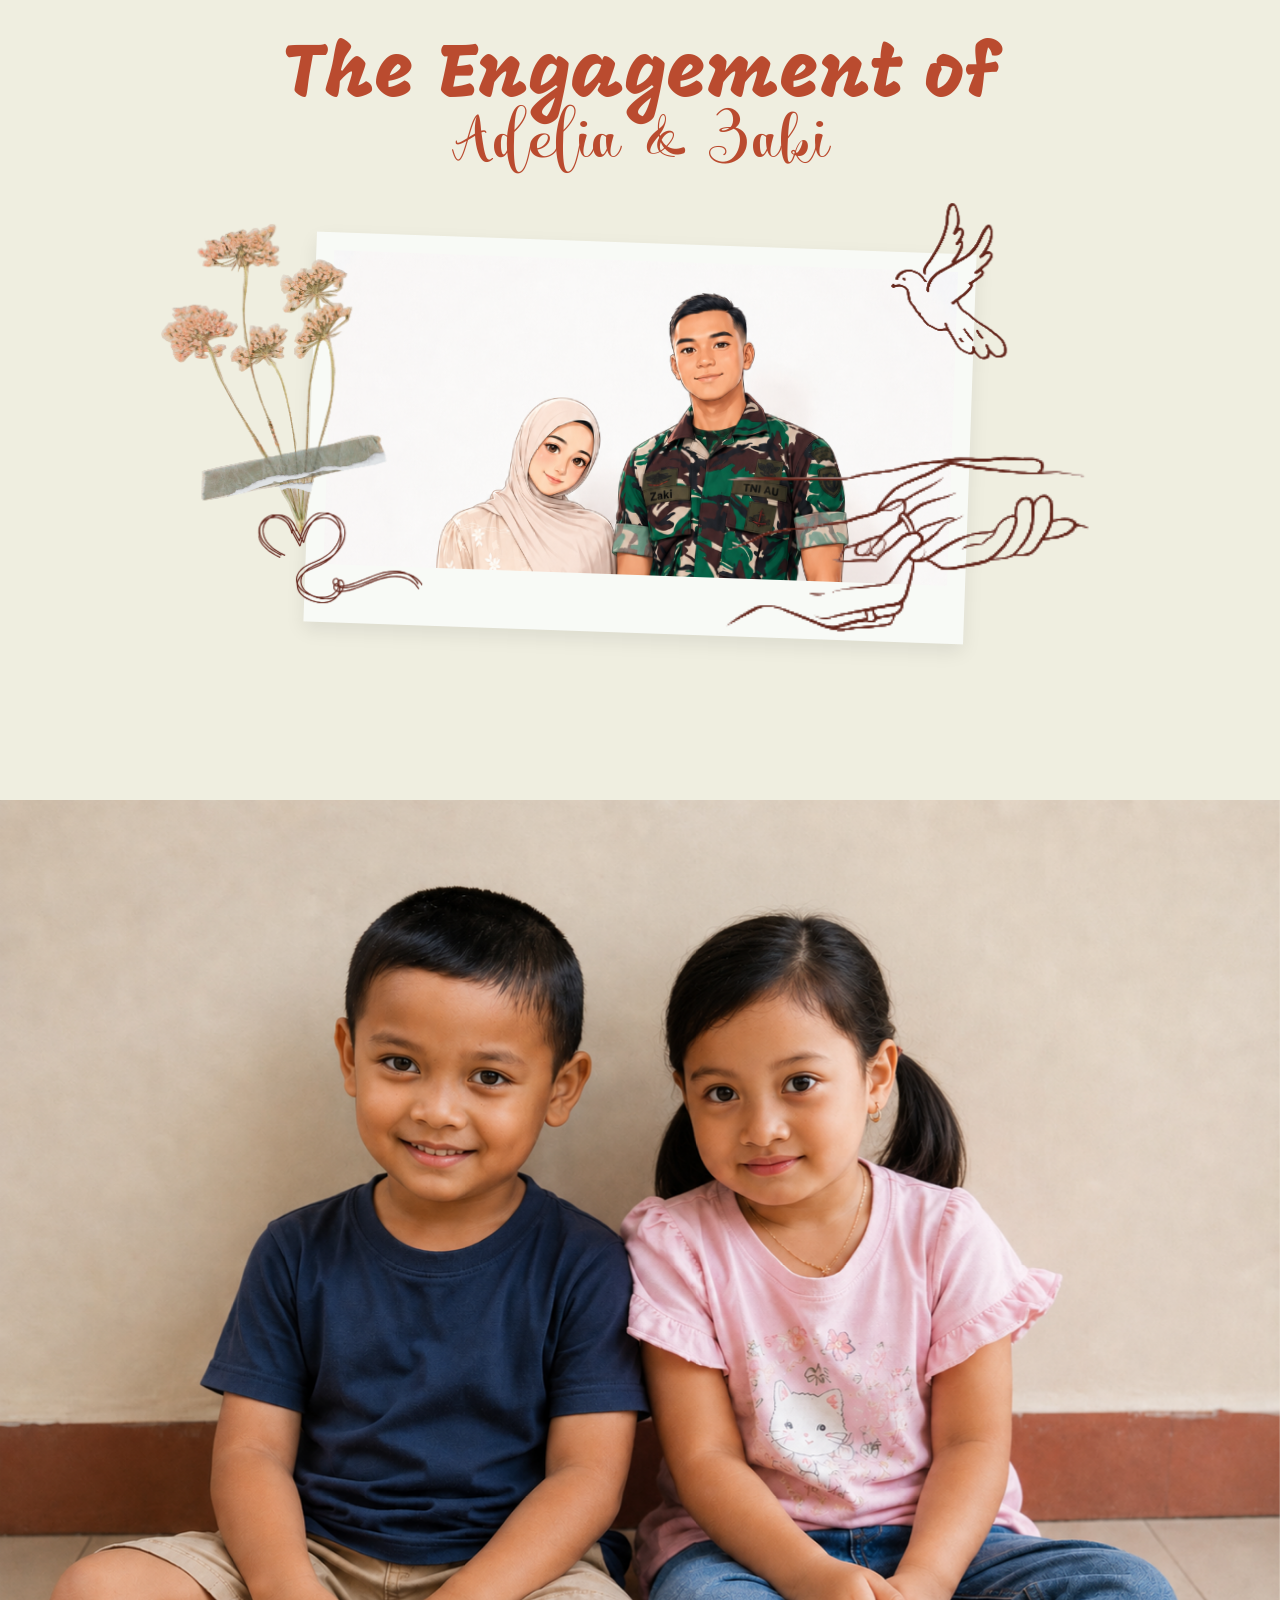
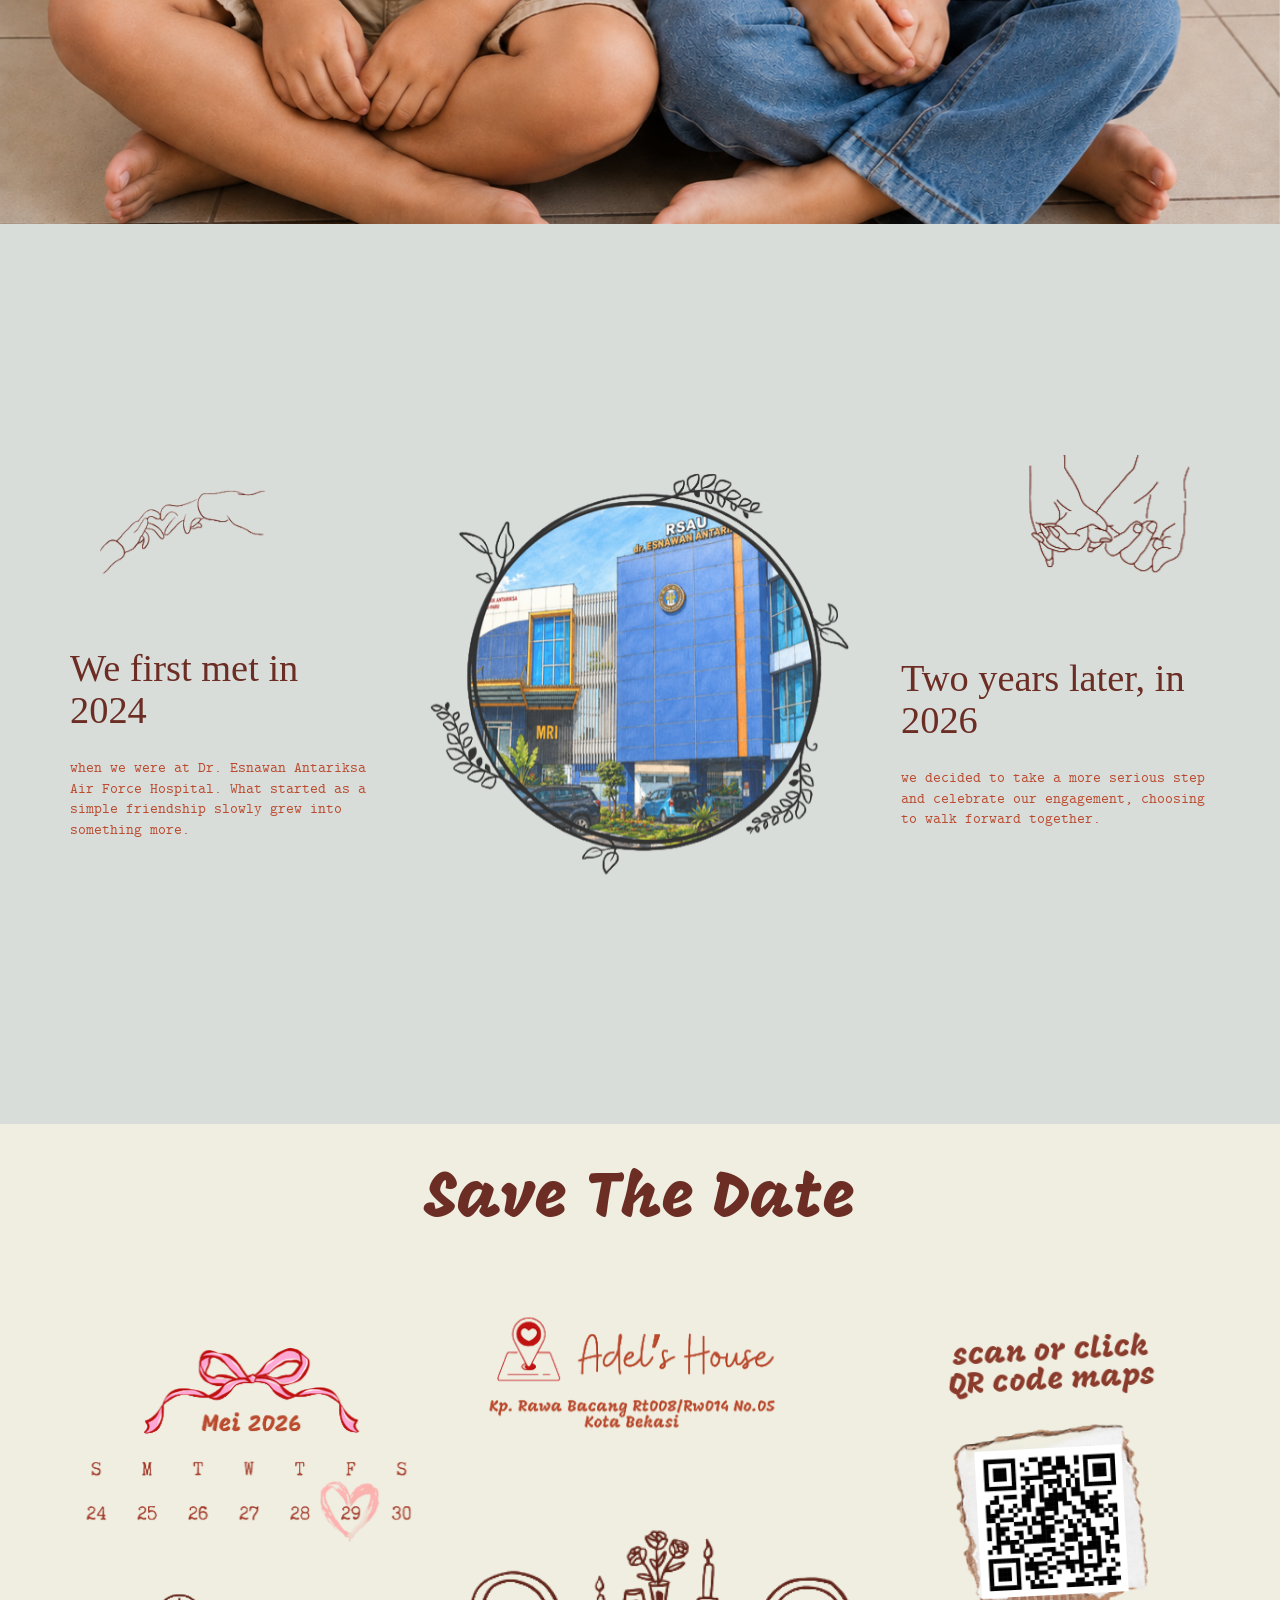
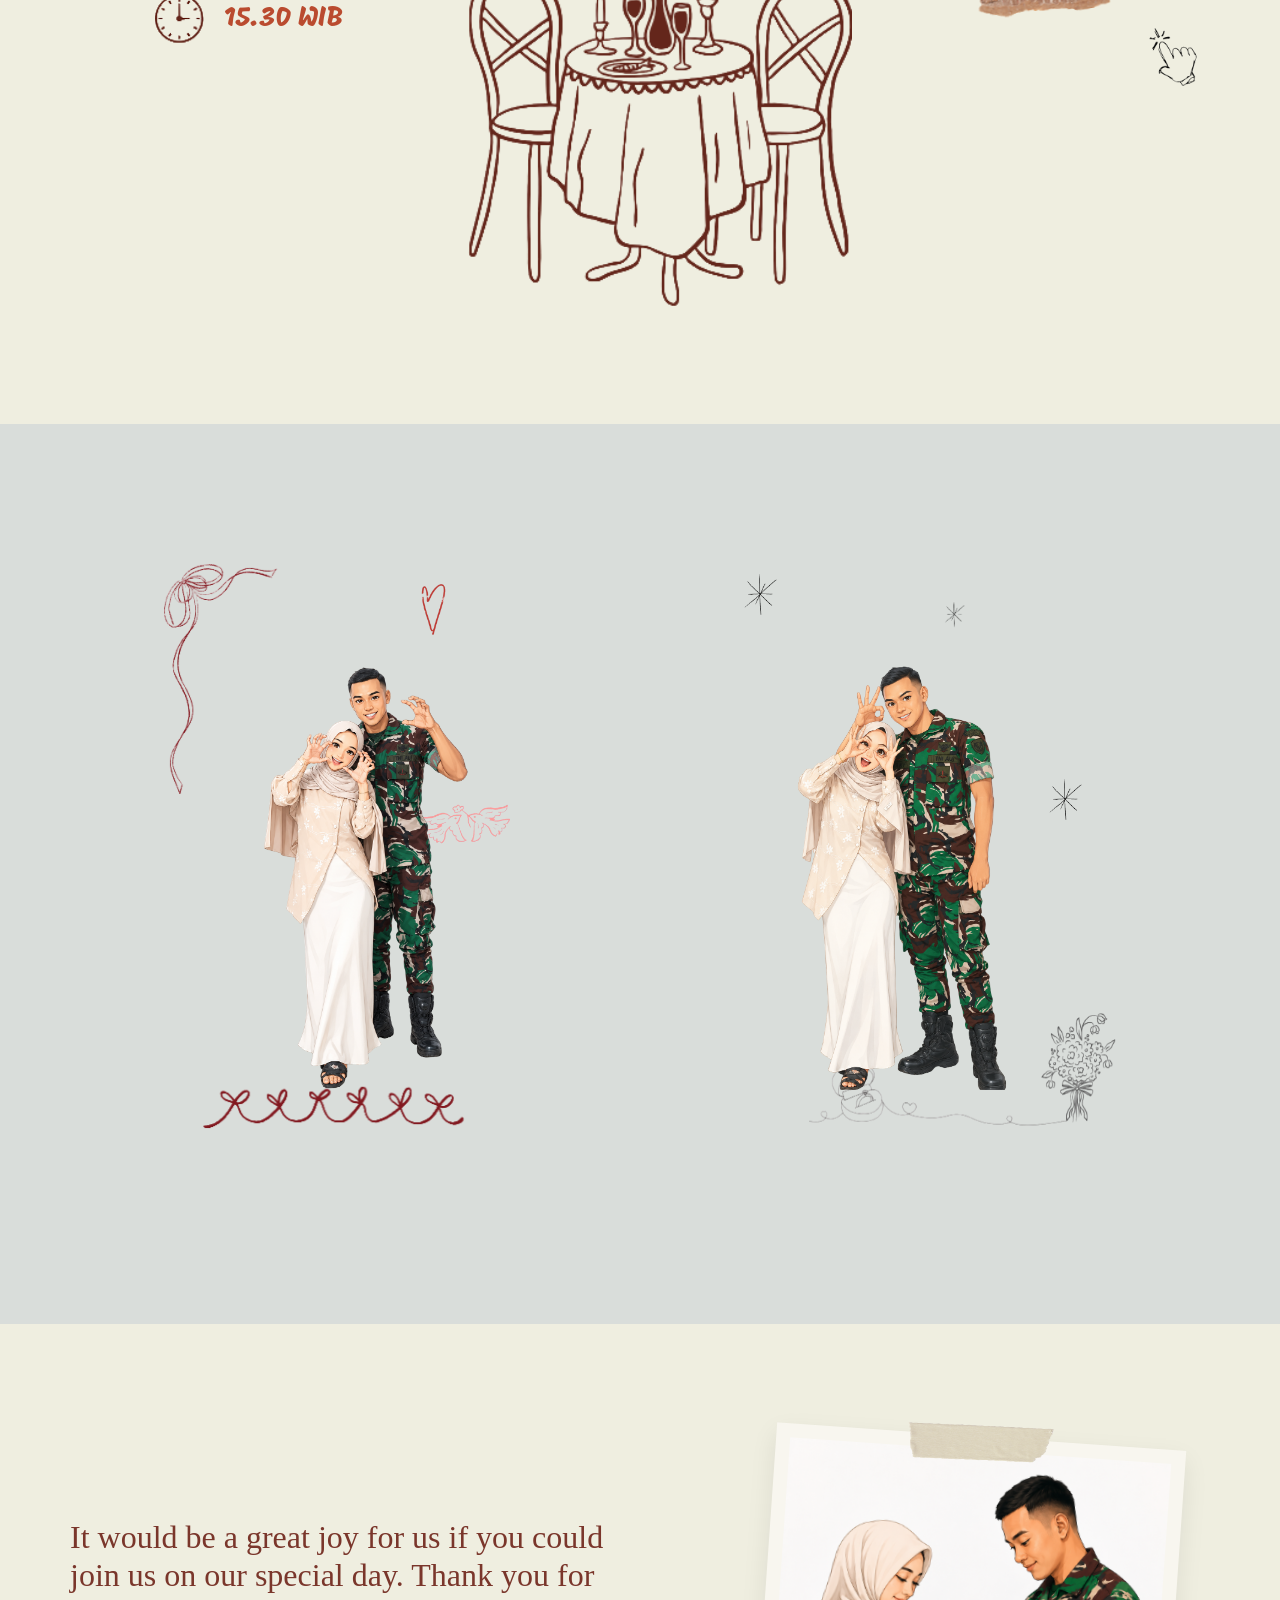
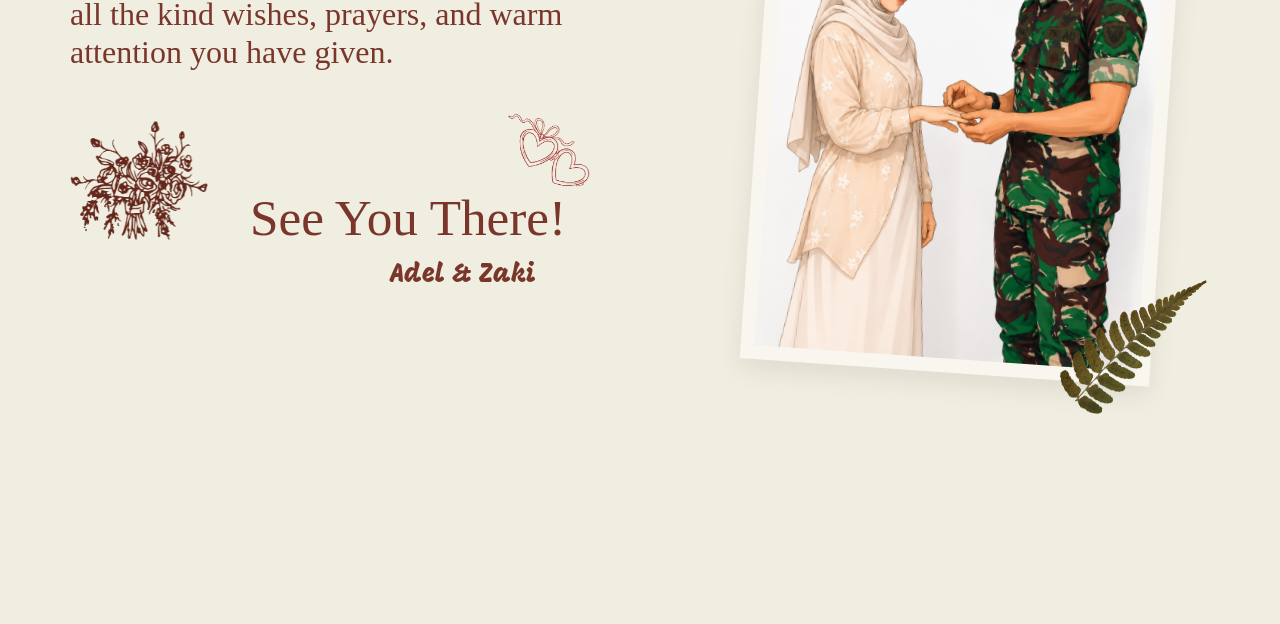
==== main-page.html @ d5ff87c3 "first commit" ====
<!doctype html>
<html lang="en">
  <head>
    <meta charset="UTF-8" />
    <meta name="viewport" content="width=device-width, initial-scale=1.0" />
    <link rel="stylesheet" href="/style/main.css" />
    <title>The Engagement of Adel & Zaki</title>
  </head>
  <body class="main-page">
    <main class="hero-main">
      <section class="main-content">
        <h1 class="main-title fade-up">The Engagement of</h1>
        <h2 class="main-subtitle fade-up">Adelia & Zaki</h2>

        <div class="photo-area fade-up">
          <img
            class="flower-main"
            src="/assets/img/design/7.png"
            alt="flower" />

          <div class="polaroid-card">
            <img
              class="polaroid-img"
              src="/assets/img/a-z-2.png"
              alt="Adelia & Zaki" />
          </div>

          <img class="dove-main" src="/assets/img/design/5.png" alt="dove" />
          <img class="hands-main" src="/assets/img/design/6.png" alt="hands" />
        </div>
      </section>
      <section class="child">
        <img src="/assets/img/a-z-4.png" alt="child" />
      </section>
      <section class="time">
        <div class="left">
          <img src="/assets/img/design/8.png" alt="time" />
          <h3>We first met in 2024</h3>
          <p>
            when we were at Dr. Esnawan Antariksa Air Force Hospital. What
            started as a simple friendship slowly grew into something more.
          </p>
        </div>
        <div class="center">
          <img src="/assets/img/A & Z (3)-jukebox-bg-removed.png" alt="time" />
        </div>
        <div class="right">
          <img src="/assets/img/design/9.png" alt="time" />
          <h3>Two years later, in 2026</h3>
          <p>
            we decided to take a more serious step and celebrate our engagement,
            choosing to walk forward together.
          </p>
        </div>
      </section>
      <section class="date">
        <h2 class="date-title">Save The Date</h2>

        <div class="date-content">
          <!-- LEFT: Calendar + Time -->
          <div class="date-left">
            <img
              class="calendar-img"
              src="/assets/img/design/13.png"
              alt="Calendar Mei 2026" />

            <div class="time-info">
              <img
                class="clock-img"
                src="/assets/img/design/14.png"
                alt="Clock" />
              <span>15.30 WIB</span>
            </div>
          </div>

          <!-- CENTER: Location + Table -->
          <div class="date-center">
            <img
              class="location-img"
              src="/assets/img/design/15.png"
              alt="Adel's House" />

            <img
              class="table-img"
              src="/assets/img/design/10.png"
              alt="Dinner Table" />
          </div>

          <!-- RIGHT: QR Maps -->
          <div class="date-right">
            <h3>
              scan or click <br />
              QR code maps
            </h3>

            <a href="https://maps.google.com" target="_blank" class="qr-link">
              <div class="qr-box">
                <img
                  class="qr-paper"
                  src="/assets/img/design/11.png"
                  alt="QR Paper" />

                <img
                  class="qr-code"
                  src="/assets/img/design/qr.jpeg"
                  alt="QR Code Maps" />
              </div>
            </a>

            <img
              class="click-hand"
              src="/assets/img/design/12.png"
              alt="Click Hand" />
          </div>
        </div>
      </section>
      <section class="ours">
        <div class="ours-wrapper">
          <!-- LEFT DECORATION -->
          <img
            class="ours-ribbon"
            src="/assets/img/design/16.png"
            alt="ribbon" />

          <img class="ours-heart" src="/assets/img/design/21.png" alt="heart" />

          <img class="ours-dove" src="/assets/img/design/20.png" alt="dove" />

          <img
            class="ours-bow-line"
            src="/assets/img/design/22.png"
            alt="bow line" />

          <!-- COUPLE IMAGES -->
          <img
            class="ours-couple ours-couple-left"
            src="/assets/img/a-z-3.png"
            alt="Adelia and Zaki" />

          <img
            class="ours-couple ours-couple-right"
            src="/assets/img/a-z-1.png"
            alt="Adelia and Zaki" />

          <!-- RIGHT DECORATION -->
          <img
            class="ours-star ours-star-1"
            src="/assets/img/design/23.png"
            alt="star" />

          <img
            class="ours-star ours-star-2"
            src="/assets/img/design/23.png"
            alt="star" />

          <img
            class="ours-star ours-star-3"
            src="/assets/img/design/23.png"
            alt="star" />

          <img
            class="ours-ring-flower"
            src="/assets/img/design/24.png"
            alt="ring and flower" />
        </div>
      </section>
      <section class="last">
        <div class="last-wrapper">
          <div class="last-left">
            <p class="last-message">
              It would be a great joy for us if you could join us on our special
              day. Thank you for all the kind wishes, prayers, and warm
              attention you have given.
            </p>

            <img
              class="last-flower"
              src="/assets/img/design/25.png"
              alt="flower" />

            <img
              class="last-heart"
              src="/assets/img/design/27.png"
              alt="heart" />

            <div class="last-footer">
              <h2>See You There!</h2>
              <h3>Adel & Zaki</h3>
            </div>
          </div>

          <div class="last-right">
            <div class="last-photo-card">
              <img
                class="last-tape"
                src="/assets/img/design/28.png"
                alt="tape" />

              <img
                class="last-photo"
                src="/assets/img/a-z-5.png"
                alt="Adel and Zaki" />

              <img
                class="last-leaf"
                src="/assets/img/design/26.png"
                alt="leaf" />
            </div>
          </div>
        </div>
      </section>
    </main>
    <audio id="bg-music" loop preload="auto">
      <source src="/assets/song/song-1.mp3" type="audio/mpeg" />
    </audio>

    <script src="/js/main.js"></script>
    <script src="/js/main.js"></script>
  </body>
</html>
---- style/main.css ----
* {
  margin: 0;
  padding: 0;
  box-sizing: border-box;
}

/* ===== FONTS ===== */
@font-face {
  font-family: "Caitlin Script";
  src: url("/assets/fonts/caitlin-script.ttf") format("truetype");
  font-weight: normal;
  font-style: normal;
  font-display: swap;
}

@font-face {
  font-family: "Buffalo";
  src: url("/assets/fonts/buffalo.ttf") format("truetype");
  font-weight: normal;
  font-style: normal;
  font-display: swap;
}

@font-face {
  font-family: "True Typewriter";
  src: url("/assets/fonts/true-typewriter.ttf") format("truetype");
  font-weight: normal;
  font-style: normal;
  font-display: swap;
}

@font-face {
  font-family: "Mogra";
  src: url("/assets/fonts/Mogra-Regular.ttf") format("truetype");
  font-weight: normal;
  font-style: normal;
  font-display: swap;
}

/* ===== BASE ===== */
html {
  scroll-behavior: smooth;
}

body {
  font-family: "Caitlin Script", cursive;
  background-color: #efeee0;
  color: #333;
  min-height: 100vh;
}

/* ============================= */
/* ===== SCROLL ANIMATION ===== */
/* ============================= */

.fade-up,
.main-title,
.main-subtitle,
.flower-main,
.polaroid-card,
.dove-main,
.hands-main,
.child img,
.time .left img,
.time .left h3,
.time .left p,
.time .center img,
.time .right img,
.time .right h3,
.time .right p,
.date-title,
.calendar-img,
.time-info,
.location-img,
.table-img,
.date-right h3,
.qr-box,
.click-hand,
.ours-ribbon,
.ours-heart,
.ours-dove,
.ours-bow-line,
.ours-couple-left,
.ours-couple-right,
.ours-star,
.ours-ring-flower,
.last-message,
.last-flower,
.last-heart,
.last-footer,
.last-photo-card,
.last-tape,
.last-leaf {
  opacity: 0;
  translate: var(--from-x, 0) var(--from-y, 45px);
  scale: var(--from-scale, 1);
  transition:
    opacity 0.9s ease,
    translate 0.9s ease,
    scale 0.9s ease;
  transition-delay: var(--delay, 0s);
  will-change: opacity, translate, scale;
}

.fade-up.show,
.main-title.show,
.main-subtitle.show,
.flower-main.show,
.polaroid-card.show,
.dove-main.show,
.hands-main.show,
.child img.show,
.time .left img.show,
.time .left h3.show,
.time .left p.show,
.time .center img.show,
.time .right img.show,
.time .right h3.show,
.time .right p.show,
.date-title.show,
.calendar-img.show,
.time-info.show,
.location-img.show,
.table-img.show,
.date-right h3.show,
.qr-box.show,
.click-hand.show,
.ours-ribbon.show,
.ours-heart.show,
.ours-dove.show,
.ours-bow-line.show,
.ours-couple-left.show,
.ours-couple-right.show,
.ours-star.show,
.ours-ring-flower.show,
.last-message.show,
.last-flower.show,
.last-heart.show,
.last-footer.show,
.last-photo-card.show,
.last-tape.show,
.last-leaf.show {
  opacity: 1;
  translate: 0 0;
  scale: 1;
}

/* ===== ANIMATION DIRECTION ===== */
.main-title {
  --from-y: -45px;
}

.main-subtitle {
  --from-y: 45px;
}

.flower-main {
  --from-x: -70px;
  --from-y: 0;
}

.polaroid-card {
  --from-y: 40px;
  --from-scale: 0.88;
}

.dove-main {
  --from-x: 70px;
  --from-y: -20px;
}

.hands-main {
  --from-x: 80px;
  --from-y: 55px;
}

.child img {
  --from-y: 60px;
  --from-scale: 0.96;
}

.time .left img,
.time .left h3,
.time .left p {
  --from-x: -70px;
  --from-y: 0;
}

.time .center img {
  --from-y: 60px;
  --from-scale: 0.9;
}

.time .right img,
.time .right h3,
.time .right p {
  --from-x: 70px;
  --from-y: 0;
}

.date-title {
  --from-y: -45px;
}

.calendar-img,
.time-info {
  --from-x: -70px;
  --from-y: 0;
}

.location-img,
.table-img {
  --from-y: 60px;
  --from-scale: 0.92;
}

.date-right h3,
.qr-box,
.click-hand {
  --from-x: 70px;
  --from-y: 0;
}

.ours-ribbon,
.ours-heart,
.ours-dove,
.ours-bow-line,
.ours-couple-left {
  --from-x: -80px;
  --from-y: 0;
}

.ours-couple-right,
.ours-star,
.ours-ring-flower {
  --from-x: 80px;
  --from-y: 0;
}

.last-message,
.last-flower,
.last-heart,
.last-footer {
  --from-x: -70px;
  --from-y: 0;
}

.last-photo-card {
  --from-x: 70px;
  --from-y: 20px;
  --from-scale: 0.9;
}

.last-tape {
  --from-y: -35px;
}

.last-leaf {
  --from-x: 50px;
  --from-y: 40px;
}

/* ============================= */
/* ===== MAIN PAGE SECTION ===== */
/* ============================= */

.main-page {
  background-color: #efeee0;
  overflow-x: hidden;
  overflow-y: auto;
  padding: 0;
}

.hero-main {
  width: 100%;
  min-height: 100vh;
  display: flex;
  flex-direction: column;
  justify-content: flex-start;
  align-items: center;
}

/* ===== MAIN CONTENT ===== */
.main-content {
  position: relative;
  width: min(100%, 1100px);
  min-height: 760px;
  display: flex;
  flex-direction: column;
  align-items: center;
  padding: 20px;
}

/* ===== TITLE ===== */
.main-title {
  font-family: "Mogra", cursive;
  font-size: clamp(48px, 6vw, 86px);
  color: #ba4b2f;
  text-align: center;
  line-height: 1;
  margin-top: 20px;
  margin-bottom: 10px;
  font-weight: normal;
}

.main-subtitle {
  font-family: "Caitlin Script", cursive;
  font-size: clamp(36px, 4vw, 58px);
  color: #ba4b2f;
  text-align: center;
  font-weight: normal;
  line-height: 1;
  margin-bottom: 20px;
}

/* ===== PHOTO AREA ===== */
.photo-area {
  position: relative;
  width: min(90vw, 760px);
  min-height: 460px;
  margin-top: 10px;
}

/* ===== POLAROID ===== */
.polaroid-card {
  position: absolute;
  top: 35px;
  left: 50%;
  width: clamp(420px, 55vw, 660px);
  height: clamp(280px, 34vw, 390px);
  transform: translateX(-50%) rotate(2deg);
  background-color: #f8faf6;
  padding: 18px 18px 58px;
  box-shadow: 0 8px 18px rgba(0, 0, 0, 0.08);
  z-index: 2;
}

.polaroid-img {
  width: 100%;
  height: 100%;
  object-fit: cover;
  display: block;
}

/* ===== DECORATION ===== */
.flower-main {
  position: absolute;
  width: clamp(190px, 21vw, 280px);
  top: 10px;
  left: -100px;
  z-index: 4;
}

.dove-main {
  position: absolute;
  width: clamp(95px, 10vw, 145px);
  top: -10px;
  right: 10px;
  z-index: 5;
}

.hands-main {
  position: absolute;
  width: clamp(190px, 30vw, 390px);
  right: -70px;
  bottom: 35px;
  z-index: 5;
}

/* ============================= */
/* ===== CHILD SECTION ===== */
/* ============================= */

.child {
  width: 100vw;
  min-height: auto;
  margin-left: calc(50% - 50vw);
  margin-top: 40px;
  display: flex;
  justify-content: center;
  align-items: center;
  background-color: #efeee0;
  overflow: hidden;
}

.child img {
  width: 100vw;
  height: auto;
  display: block;
}

/* ============================= */
/* ===== TIME SECTION ===== */
/* ============================= */

.time {
  width: 100vw;
  min-height: 100vh;
  margin-left: calc(50% - 50vw);
  background-color: #d9ddda;
  display: grid;
  grid-template-columns: 1fr auto 1fr;
  align-items: center;
  justify-content: center;
  column-gap: 50px;
  padding: 80px 70px;
  overflow: hidden;
}

/* ===== LEFT & RIGHT AREA ===== */
.time .left,
.time .right {
  position: relative;
  min-height: 480px;
  display: flex;
  flex-direction: column;
  justify-content: center;
}

/* ===== DECOR HANDS ===== */
.time .left img,
.time .right img {
  position: absolute;
  width: clamp(120px, 13vw, 190px);
  height: auto;
  object-fit: contain;
}

.time .left img {
  top: 35px;
  left: 30px;
}

.time .right img {
  top: 20px;
  right: 20px;
}

/* ===== TEXT ===== */
.time h3 {
  font-family: "Buffalo", cursive;
  font-size: clamp(34px, 3vw, 48px);
  color: #6b2d24;
  font-weight: normal;
  line-height: 1.1;
  margin-bottom: 28px;
}

.time .left h3,
.time .right h3 {
  margin-top: 140px;
}

.time p {
  max-width: 360px;
  font-family: "True Typewriter", monospace;
  font-size: clamp(13px, 1.2vw, 17px);
  color: #ba4b2f;
  line-height: 1.35;
}

.time .left {
  text-align: left;
}

.time .left p {
  margin-left: 0;
}

.time .right {
  text-align: left;
}

.time .right h3,
.time .right p {
  margin-left: auto;
}

/* ===== CENTER IMAGE ===== */
.time .center {
  display: flex;
  justify-content: center;
  align-items: center;
}

.time .center img {
  width: clamp(300px, 33vw, 470px);
  height: auto;
  display: block;
  object-fit: contain;
}

/* ============================= */
/* ===== SAVE THE DATE SECTION ===== */
/* ============================= */

.date {
  width: 100vw;
  min-height: 100vh;
  margin-left: calc(50% - 50vw);
  background-color: #efeee0;
  padding: 45px 70px 20px;
  overflow: hidden;
}

.date-title {
  font-family: "Mogra", cursive;
  font-size: clamp(42px, 5vw, 72px);
  color: #6b2d24;
  text-align: center;
  font-weight: normal;
  line-height: 1;
  margin-bottom: 70px;
}

.date-content {
  width: 100%;
  max-width: 1180px;
  margin: 0 auto;
  display: grid;
  grid-template-columns: 1fr 1.15fr 1fr;
  align-items: start;
  column-gap: 40px;
}

/* ===== DATE LEFT AREA ===== */
.date-left {
  display: flex;
  flex-direction: column;
  align-items: center;
  padding-top: 45px;
}

.calendar-img {
  width: clamp(280px, 28vw, 420px);
  height: auto;
  display: block;
}

.time-info {
  display: flex;
  align-items: center;
  gap: 18px;
  margin-top: 45px;
}

.clock-img {
  width: clamp(34px, 4vw, 58px);
  height: auto;
  display: block;
}

.time-info span {
  font-family: "Mogra", cursive;
  font-size: clamp(20px, 2.2vw, 32px);
  color: #ba4b2f;
  line-height: 1;
}

/* ===== DATE CENTER AREA ===== */
.date-center {
  display: flex;
  flex-direction: column;
  align-items: center;
}

.location-img {
  width: clamp(300px, 30vw, 450px);
  height: auto;
  display: block;
  margin-bottom: 80px;
}

.table-img {
  width: clamp(300px, 30vw, 450px);
  height: auto;
  display: block;
}

/* ===== DATE RIGHT AREA ===== */
.date-right {
  position: relative;
  display: flex;
  flex-direction: column;
  align-items: center;
  padding-top: 35px;
}

.date-right h3 {
  font-family: "Mogra", cursive;
  font-size: clamp(24px, 2.4vw, 38px);
  color: #8b3b2c;
  font-weight: normal;
  line-height: 0.95;
  text-align: center;
  margin-bottom: 22px;
  transform: rotate(-3deg);
}

.qr-link {
  text-decoration: none;
  display: inline-block;
}

.qr-box {
  position: relative;
  width: clamp(180px, 16vw, 235px);
  height: clamp(180px, 16vw, 235px);
  display: flex;
  justify-content: center;
  align-items: center;
  transform: rotate(-3deg);
}

.qr-paper {
  position: absolute;
  inset: 0;
  width: 100%;
  height: 100%;
  object-fit: contain;
  display: block;
  z-index: 1;
}

.qr-code {
  position: relative;
  width: 72%;
  height: 72%;
  object-fit: contain;
  display: block;
  z-index: 2;
  background: white;
  padding: 2px;
}

.click-hand {
  position: absolute;
  width: clamp(58px, 5vw, 88px);
  height: auto;
  right: 5px;
  bottom: -65px;
  display: block;
}

/* ============================= */
/* ===== OURS SECTION ===== */
/* ============================= */

.ours {
  width: 100vw;
  min-height: 100vh;
  margin-left: calc(50% - 50vw);
  background-color: #d9ddda;
  position: relative;
  overflow: hidden;
  padding: 40px 30px;
}

.ours-wrapper {
  position: relative;
  width: min(100%, 1280px);
  min-height: 720px;
  margin: 0 auto;
}

/* ===== COUPLE IMAGES ===== */
.ours-couple {
  position: absolute;
  height: auto;
  display: block;
  z-index: 3;
}

.ours-couple-left {
  width: clamp(250px, 24vw, 360px);
  left: 15%;
  bottom: 95px;
}

.ours-couple-right {
  width: clamp(250px, 24vw, 360px);
  right: 16%;
  bottom: 95px;
}

/* ===== LEFT DECORATION ===== */
.ours-ribbon {
  position: absolute;
  width: clamp(95px, 10vw, 145px);
  top: 100px;
  left: 11%;
  z-index: 2;
}

.ours-heart {
  position: absolute;
  width: clamp(40px, 4vw, 60px);
  top: 120px;
  left: 31%;
  z-index: 2;
}

.ours-dove {
  position: absolute;
  width: clamp(75px, 7vw, 110px);
  left: 32%;
  top: 50%;
  transform: translateY(-50%);
  z-index: 2;
}

.ours-bow-line {
  position: absolute;
  width: clamp(220px, 22vw, 330px);
  left: 13%;
  bottom: 55px;
  z-index: 2;
}

/* ===== RIGHT DECORATION ===== */
.ours-star {
  position: absolute;
  height: auto;
  display: block;
  z-index: 1;
}

.ours-star-1 {
  width: clamp(38px, 4vw, 62px);
  top: 105px;
  right: 38%;
}

.ours-star-2 {
  width: clamp(22px, 2.4vw, 35px);
  top: 135px;
  right: 23%;
}

.ours-star-3 {
  width: clamp(38px, 4vw, 58px);
  top: 43%;
  right: 13%;
}

.ours-ring-flower {
  position: absolute;
  width: clamp(240px, 24vw, 360px);
  right: 11%;
  bottom: 45px;
  z-index: 1;
}

/* ============================= */
/* ===== LAST SECTION ===== */
/* ============================= */

.last {
  width: 100vw;
  min-height: 100vh;
  margin-left: calc(50% - 50vw);
  background-color: #efeee0;
  padding: 70px 70px;
  overflow: hidden;
}

.last-wrapper {
  width: min(100%, 1200px);
  min-height: 620px;
  margin: 0 auto;
  display: grid;
  grid-template-columns: 1.1fr 0.9fr;
  align-items: center;
  column-gap: 40px;
}

.last-left {
  position: relative;
  min-height: 500px;
  display: flex;
  flex-direction: column;
  justify-content: center;
}

.last-message {
  max-width: 560px;
  font-family: "Buffalo", cursive;
  font-size: clamp(28px, 2.5vw, 42px);
  color: #7a362b;
  line-height: 1.2;
  margin-bottom: 120px;
}

.last-flower {
  position: absolute;
  width: clamp(110px, 11vw, 170px);
  left: 0;
  bottom: 110px;
  height: auto;
}

.last-heart {
  position: absolute;
  width: clamp(70px, 7vw, 115px);
  right: 80px;
  bottom: 160px;
  height: auto;
}

.last-footer {
  margin-left: 180px;
}

.last-footer h2 {
  font-family: "Buffalo", cursive;
  font-size: clamp(44px, 4vw, 72px);
  color: #7a362b;
  font-weight: normal;
  line-height: 1;
  margin-bottom: 18px;
}

.last-footer h3 {
  font-family: "Mogra", cursive;
  font-size: clamp(20px, 2vw, 32px);
  color: #7a362b;
  font-weight: normal;
  text-align: center;
}

.last-right {
  display: flex;
  justify-content: center;
  align-items: center;
}

.last-photo-card {
  position: relative;
  width: clamp(290px, 32vw, 430px);
  transform: rotate(4deg);
}

.last-photo {
  width: 100%;
  height: auto;
  display: block;
  background-color: #f8f6ef;
  padding: 14px;
  box-shadow: 0 10px 24px rgba(0, 0, 0, 0.08);
}

.last-tape {
  position: absolute;
  width: clamp(110px, 12vw, 170px);
  top: -18px;
  left: 50%;
  transform: translateX(-50%) rotate(-6deg);
  z-index: 3;
}

.last-leaf {
  position: absolute;
  width: clamp(90px, 10vw, 140px);
  right: -42px;
  bottom: -35px;
  transform: rotate(8deg);
  z-index: 3;
}

/* ============================= */
/* ===== RESPONSIVE MAIN ===== */
/* ============================= */

@media (max-width: 768px) {
  .main-content {
    min-height: 650px;
    padding: 15px;
  }

  .main-title {
    font-size: clamp(42px, 11vw, 64px);
    margin-top: 30px;
  }

  .main-subtitle {
    font-size: clamp(32px, 9vw, 48px);
  }

  .photo-area {
    width: 100%;
    min-height: 430px;
    margin-top: 15px;
  }

  .polaroid-card {
    top: 65px;
    width: 84vw;
    height: 56vw;
    padding: 12px 12px 45px;
  }

  .flower-main {
    width: 150px;
    top: 45px;
    left: 0;
  }

  .dove-main {
    width: 80px;
    top: 45px;
    right: 20px;
  }

  .hands-main {
    width: 220px;
    right: -35px;
    bottom: 60px;
  }

  .child {
    margin-top: 20px;
  }
}

@media (max-width: 480px) {
  .main-content {
    min-height: 600px;
  }

  .main-title {
    font-size: clamp(36px, 12vw, 50px);
  }

  .main-subtitle {
    font-size: clamp(28px, 10vw, 40px);
  }

  .photo-area {
    min-height: 380px;
  }

  .polaroid-card {
    top: 70px;
    width: 88vw;
    height: 60vw;
    padding: 10px 10px 38px;
  }

  .flower-main {
    width: 125px;
    top: 55px;
    left: -5px;
  }

  .dove-main {
    width: 65px;
    top: 60px;
    right: 5px;
  }

  .hands-main {
    width: 180px;
    right: -40px;
    bottom: 70px;
  }

  .child {
    margin-top: 10px;
  }
}

@media (max-width: 360px) {
  .polaroid-card {
    width: 92vw;
    height: 64vw;
    padding: 8px 8px 32px;
  }

  .flower-main {
    width: 100px;
  }

  .hands-main {
    width: 150px;
    right: -30px;
  }
}

/* ============================= */
/* ===== RESPONSIVE TIME ===== */
/* ============================= */

@media (max-width: 900px) {
  .time {
    min-height: auto;
    grid-template-columns: 1fr;
    row-gap: 24px;
    padding: 45px 25px;
    margin-top: 0;
  }

  .time .left,
  .time .right {
    min-height: auto;
    display: flex;
    flex-direction: column;
    justify-content: flex-start;
    align-items: center;
    text-align: center;
  }

  .time .left {
    order: 1;
  }

  .time .center {
    order: 2;
  }

  .time .right {
    order: 3;
  }

  .time .left img,
  .time .right img {
    position: static;
    width: 120px;
    margin-bottom: 12px;
  }

  .time .left h3,
  .time .right h3 {
    margin-top: 0 !important;
    margin-bottom: 14px;
    text-align: center;
  }

  .time p {
    max-width: 320px;
    text-align: center;
  }

  .time .right h3,
  .time .right p {
    margin-left: 0;
  }

  .time .center img {
    width: min(85vw, 360px);
  }
}

@media (max-width: 480px) {
  .time {
    padding: 40px 20px;
    row-gap: 22px;
  }

  .time .left img,
  .time .right img {
    width: 105px;
    margin-bottom: 10px;
  }

  .time h3 {
    font-size: clamp(28px, 9vw, 38px);
    line-height: 1.1;
  }

  .time p {
    font-size: 12px;
    line-height: 1.35;
    max-width: 280px;
  }

  .time .center img {
    width: min(88vw, 320px);
  }
}

/* ============================= */
/* ===== RESPONSIVE DATE ===== */
/* ============================= */

@media (max-width: 900px) {
  .date {
    min-height: auto;
    padding: 55px 25px 90px;
  }

  .date-title {
    font-size: clamp(38px, 10vw, 58px);
    margin-bottom: 45px;
  }

  .date-content {
    grid-template-columns: 1fr;
    row-gap: 45px;
  }

  .date-left {
    padding-top: 0;
  }

  .calendar-img {
    width: min(86vw, 380px);
  }

  .time-info {
    margin-top: 28px;
  }

  .date-center {
    order: 2;
  }

  .location-img {
    width: min(86vw, 380px);
    margin-bottom: 40px;
  }

  .table-img {
    width: min(82vw, 360px);
  }

  .date-right {
    order: 3;
    padding-top: 0;
  }

  .date-right h3 {
    text-align: center;
    transform: rotate(-3deg);
    margin-bottom: 24px;
  }

  .qr-box {
    width: min(58vw, 230px);
    height: min(58vw, 230px);
  }

  .click-hand {
    width: 80px;
    right: 20%;
    bottom: -60px;
    margin: 0;
  }
}

@media (max-width: 480px) {
  .date {
    padding: 45px 18px 80px;
  }

  .date-title {
    font-size: clamp(34px, 12vw, 48px);
    margin-bottom: 35px;
  }

  .date-content {
    row-gap: 35px;
  }

  .calendar-img {
    width: min(92vw, 330px);
  }

  .time-info {
    gap: 12px;
    margin-top: 22px;
  }

  .clock-img {
    width: 36px;
  }

  .time-info span {
    font-size: 22px;
  }

  .location-img {
    width: min(90vw, 330px);
    margin-bottom: 32px;
  }

  .table-img {
    width: min(86vw, 300px);
  }

  .date-right h3 {
    font-size: clamp(22px, 8vw, 32px);
  }

  .qr-box {
    width: min(62vw, 210px);
    height: min(62vw, 210px);
  }

  .qr-code {
    width: 70%;
    height: 70%;
  }

  .click-hand {
    width: 70px;
    right: 18%;
    bottom: -55px;
    margin: 0;
  }
}

/* ============================= */
/* ===== OURS RESPONSIVE TABLET ===== */
/* ============================= */

@media (max-width: 900px) {
  .ours {
    min-height: auto;
    padding: 50px 20px;
    overflow: hidden;
  }

  .ours-wrapper {
    min-height: 1180px;
  }

  .ours-couple-left {
    width: min(64vw, 330px);
    left: 50%;
    top: 95px;
    bottom: auto;
    transform: translateX(-50%);
  }

  .ours-couple-right {
    width: min(66vw, 340px);
    left: 50%;
    right: auto;
    top: 650px;
    bottom: auto;
    transform: translateX(-50%);
  }

  .ours-ribbon {
    width: 110px;
    top: 25px;
    left: 10%;
  }

  .ours-heart {
    width: 48px;
    top: 80px;
    right: 18%;
    left: auto;
  }

  .ours-dove {
    width: 85px;
    top: 445px;
    left: 68%;
    transform: none;
  }

  .ours-bow-line {
    width: 230px;
    left: 50%;
    top: 555px;
    bottom: auto;
    transform: translateX(-50%);
    z-index: 4;
  }

  .ours-star-1 {
    width: 48px;
    top: 625px;
    right: 16%;
  }

  .ours-star-2 {
    width: 28px;
    top: 680px;
    left: 18%;
    right: auto;
  }

  .ours-star-3 {
    width: 44px;
    top: 840px;
    right: 10%;
  }

  .ours-ring-flower {
    width: 250px;
    right: auto;
    left: 50%;
    bottom: 10px;
    transform: translateX(-50%);
  }
}

/* ============================= */
/* ===== OURS RESPONSIVE MOBILE ===== */
/* ============================= */

@media (max-width: 480px) {
  .ours {
    padding: 40px 15px;
  }

  .ours-wrapper {
    min-height: 1030px;
  }

  .ours-couple-left {
    width: min(72vw, 285px);
    top: 90px;
  }

  .ours-couple-right {
    width: min(74vw, 295px);
    top: 610px;
  }

  .ours-ribbon {
    width: 85px;
    top: 18px;
    left: 8%;
  }

  .ours-heart {
    width: 38px;
    top: 72px;
    right: 12%;
  }

  .ours-dove {
    width: 70px;
    top: 410px;
    left: 70%;
  }

  .ours-bow-line {
    width: 185px;
    left: 50%;
    top: 515px;
    bottom: auto;
    transform: translateX(-50%);
    z-index: 4;
  }

  .ours-star-1 {
    width: 36px;
    top: 580px;
    right: 15%;
  }

  .ours-star-2 {
    width: 22px;
    top: 630px;
    left: 14%;
    right: auto;
  }

  .ours-star-3 {
    width: 36px;
    top: 760px;
    right: 8%;
  }

  .ours-ring-flower {
    width: 210px;
    left: 50%;
    right: auto;
    bottom: 0;
    transform: translateX(-50%);
  }
}

/* ===== EXTRA SMALL MOBILE ===== */
@media (max-width: 360px) {
  .ours-wrapper {
    min-height: 960px;
  }

  .ours-couple-left {
    width: min(74vw, 260px);
    top: 85px;
  }

  .ours-bow-line {
    width: 165px;
    top: 475px;
  }

  .ours-couple-right {
    width: min(76vw, 270px);
    top: 565px;
  }

  .ours-ring-flower {
    width: 185px;
  }
}

/* ============================= */
/* ===== LAST TABLET ===== */
/* ============================= */

@media (max-width: 900px) {
  .last {
    min-height: auto;
    padding: 45px 28px;
  }

  .last-wrapper {
    min-height: 330px;
    grid-template-columns: 1.1fr 0.9fr;
    column-gap: 22px;
    align-items: center;
  }

  .last-left {
    min-height: 260px;
    justify-content: center;
  }

  .last-message {
    max-width: 320px;
    font-size: clamp(16px, 3.1vw, 24px);
    line-height: 1.2;
    margin-bottom: 58px;
  }

  .last-flower {
    width: 78px;
    left: 0;
    bottom: 58px;
  }

  .last-heart {
    width: 58px;
    right: 12px;
    bottom: 90px;
  }

  .last-footer {
    margin-left: 85px;
  }

  .last-footer h2 {
    font-size: clamp(28px, 6vw, 44px);
    margin-bottom: 10px;
  }

  .last-footer h3 {
    font-size: clamp(13px, 3vw, 20px);
  }

  .last-photo-card {
    width: min(35vw, 230px);
    transform: rotate(4deg);
  }

  .last-photo {
    padding: 9px;
  }

  .last-tape {
    width: 90px;
    top: -10px;
  }

  .last-leaf {
    width: 70px;
    right: -20px;
    bottom: -18px;
  }
}

/* ============================= */
/* ===== LAST MOBILE ===== */
/* ============================= */

@media (max-width: 480px) {
  .last {
    padding: 35px 18px;
  }

  .last-wrapper {
    min-height: 240px;
    grid-template-columns: 1.15fr 0.85fr;
    column-gap: 12px;
  }

  .last-left {
    min-height: 205px;
  }

  .last-message {
    max-width: 190px;
    font-size: clamp(11px, 3.1vw, 15px);
    line-height: 1.25;
    margin-bottom: 45px;
  }

  .last-flower {
    width: 48px;
    left: 0;
    bottom: 48px;
  }

  .last-heart {
    width: 42px;
    right: -2px;
    bottom: 76px;
  }

  .last-footer {
    margin-left: 52px;
  }

  .last-footer h2 {
    font-size: clamp(22px, 7vw, 30px);
    margin-bottom: 6px;
  }

  .last-footer h3 {
    font-size: clamp(10px, 3.2vw, 14px);
  }

  .last-photo-card {
    width: min(38vw, 145px);
    transform: rotate(4deg);
  }

  .last-photo {
    padding: 6px;
  }

  .last-tape {
    width: 58px;
    top: -7px;
  }

  .last-leaf {
    width: 48px;
    right: -14px;
    bottom: -12px;
  }
}

/* ===== EXTRA SMALL MOBILE ===== */
@media (max-width: 360px) {
  .last {
    padding: 32px 14px;
  }

  .last-wrapper {
    column-gap: 8px;
  }

  .last-message {
    max-width: 170px;
    font-size: 10px;
  }

  .last-footer {
    margin-left: 44px;
  }

  .last-footer h2 {
    font-size: 21px;
  }

  .last-photo-card {
    width: 130px;
  }

  .last-heart {
    width: 36px;
    right: -4px;
  }
}
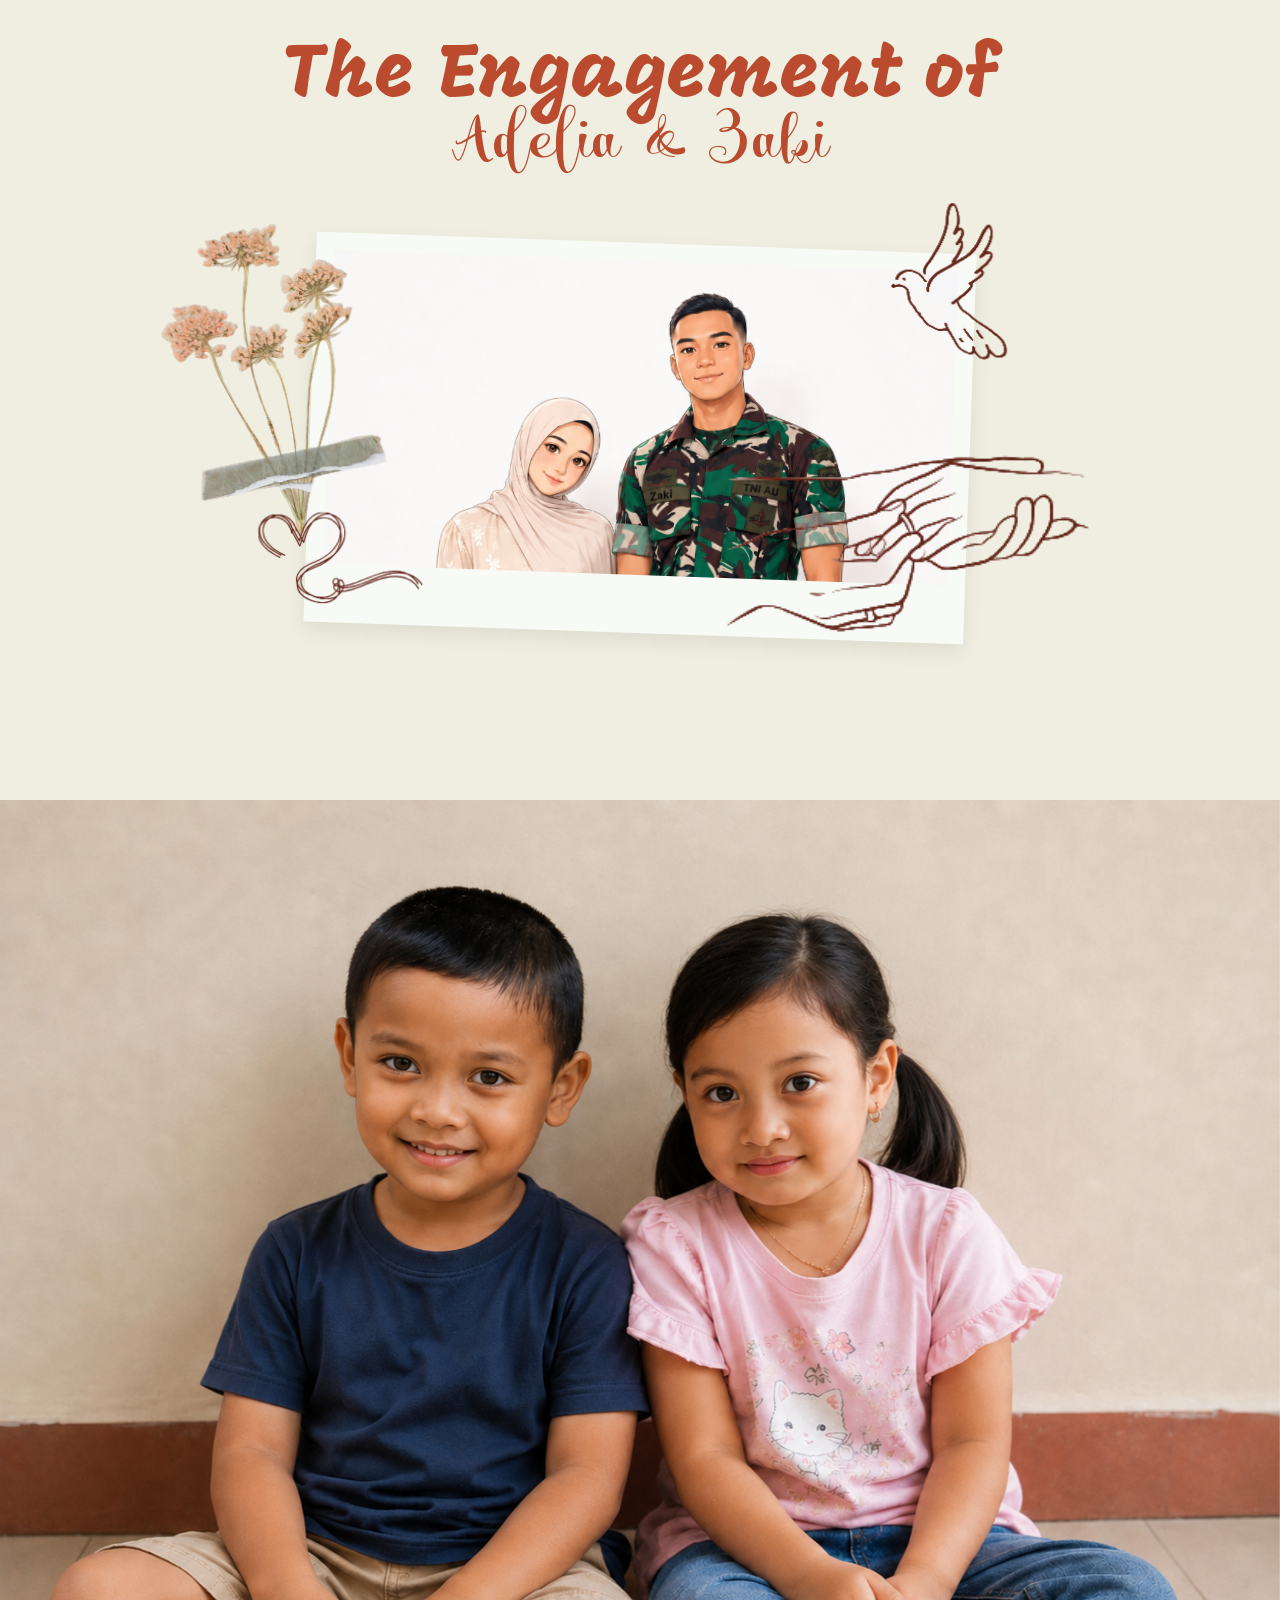
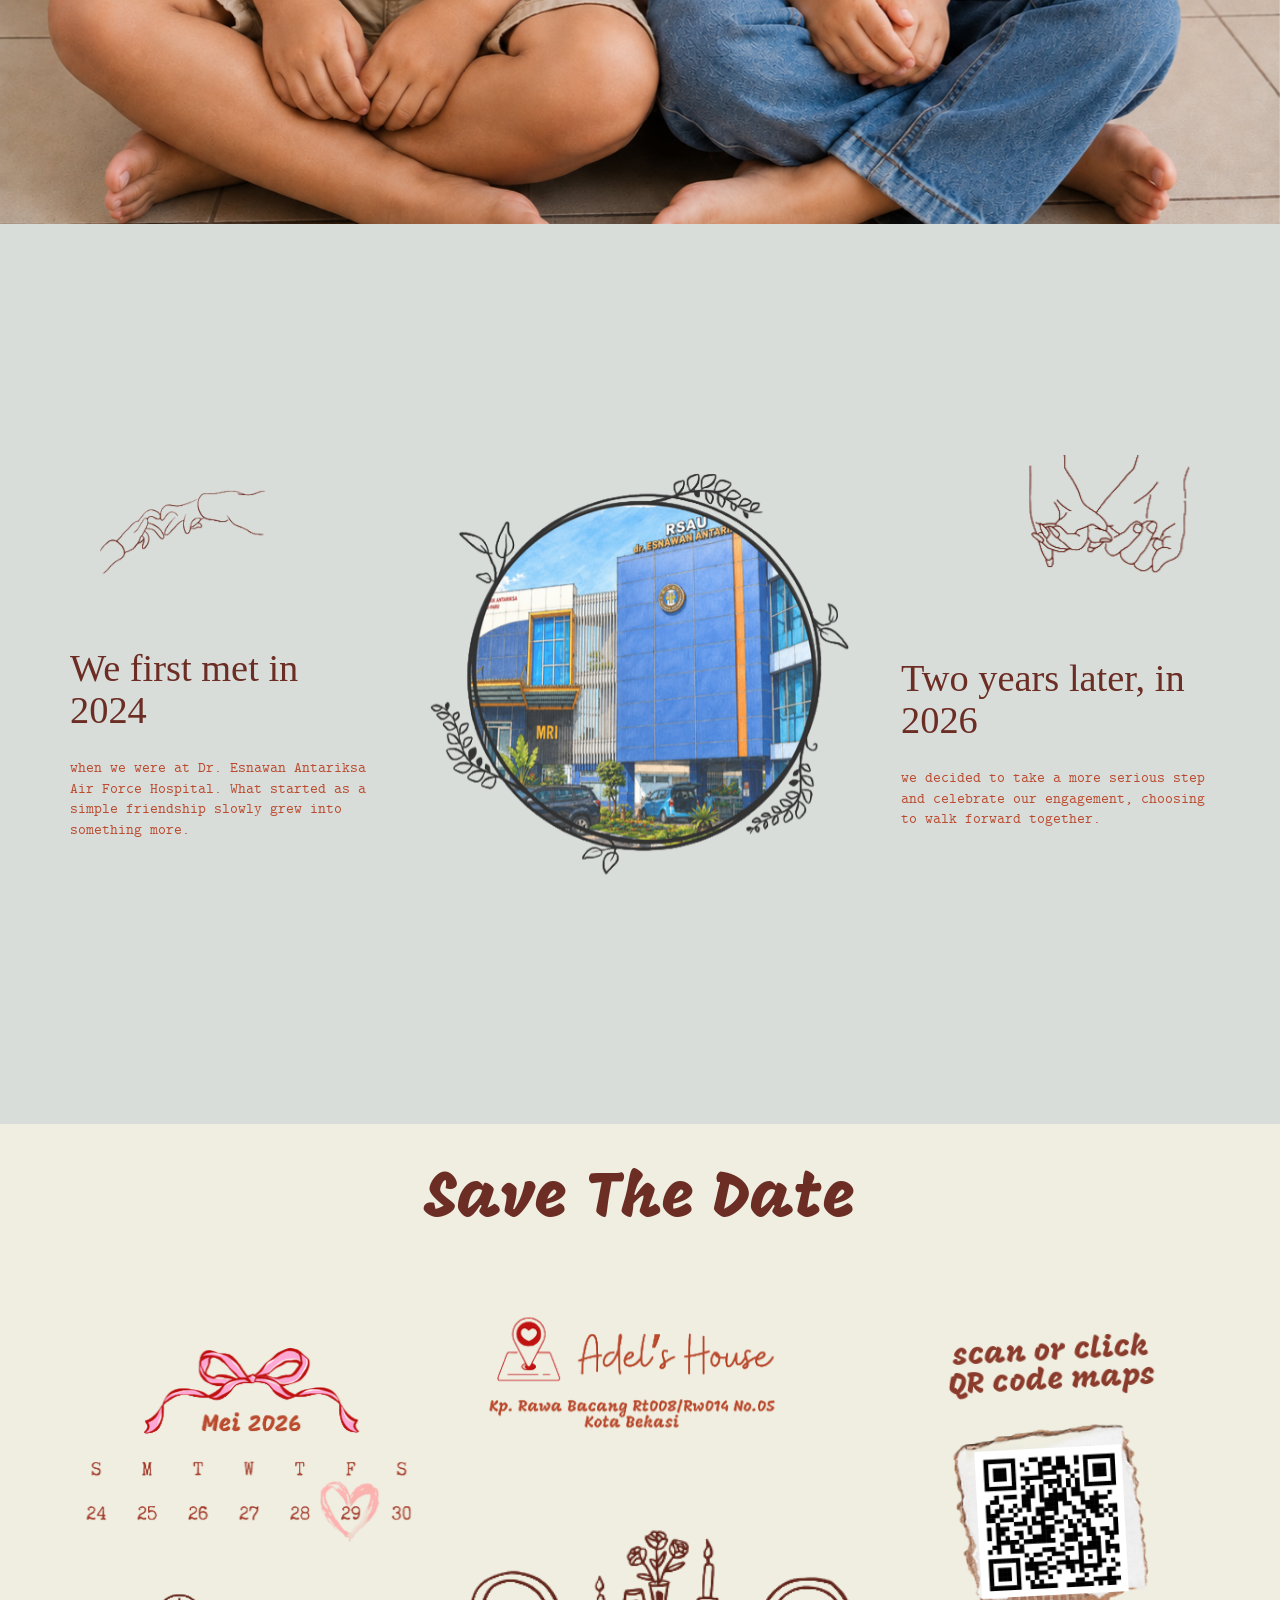
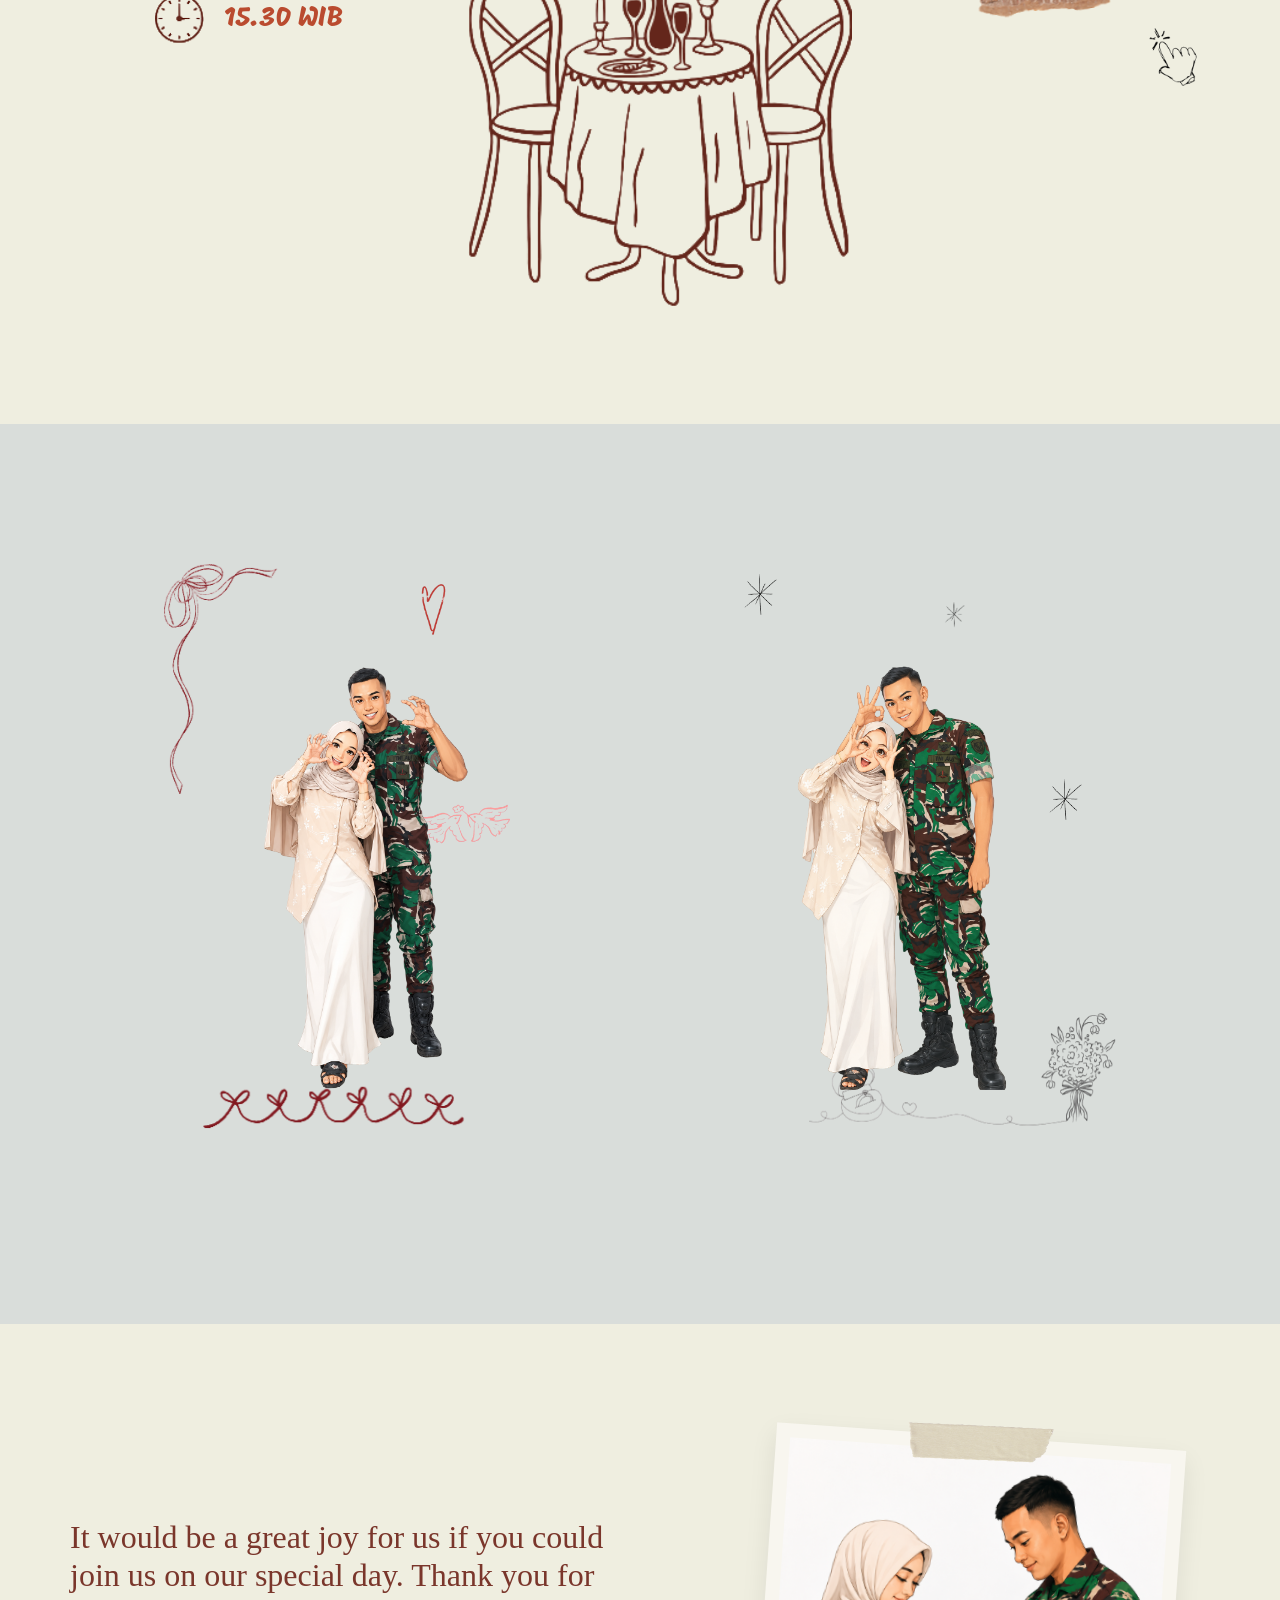
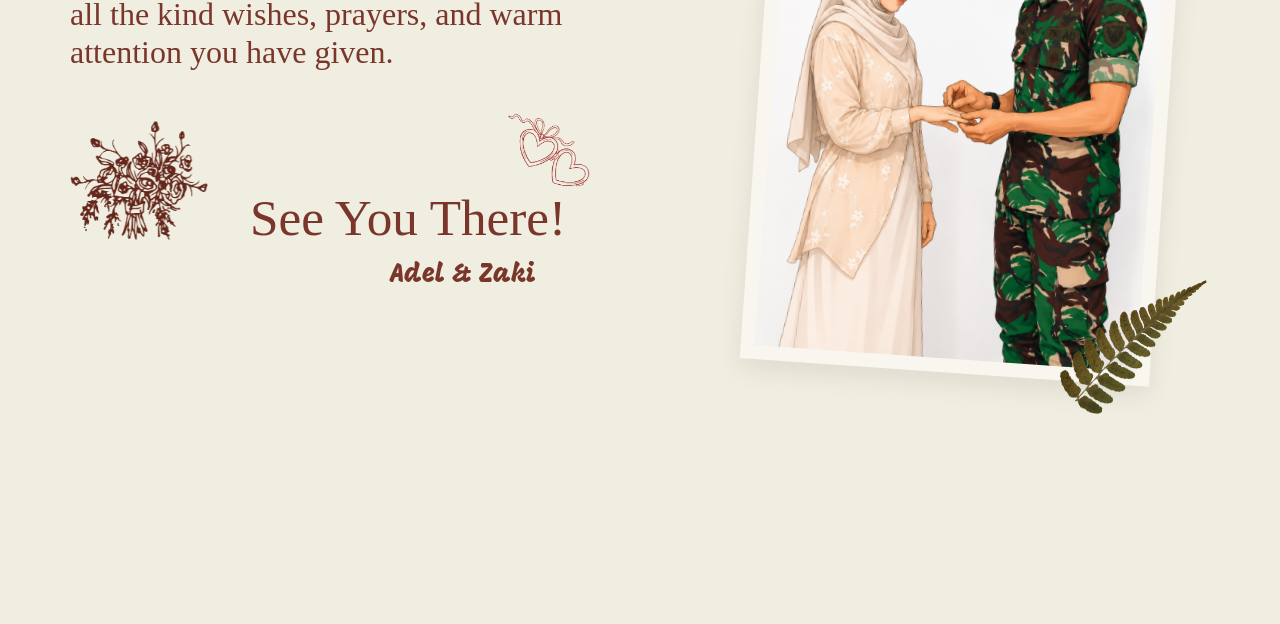
==== commit 911154f6: "Update invitation layout and responsive styles" ====
--- a/main-page.html
+++ b/main-page.html
@@ -93,7 +93,10 @@
               QR code maps
             </h3>
 
-            <a href="https://maps.google.com" target="_blank" class="qr-link">
+            <a
+              href="https://maps.app.goo.gl/xfBsnDFPFGWdUDV27?g_st=iw"
+              target="_blank"
+              class="qr-link">
               <div class="qr-box">
                 <img
                   class="qr-paper"
@@ -215,6 +218,5 @@
     </audio>
 
     <script src="/js/main.js"></script>
-    <script src="/js/main.js"></script>
   </body>
 </html>
--- a/style/main.css
+++ b/style/main.css
@@ -1221,7 +1221,7 @@
   }
 
   .ours-wrapper {
-    min-height: 1180px;
+    min-height: 1120px;
   }
 
   .ours-couple-left {
@@ -1236,9 +1236,10 @@
     width: min(66vw, 340px);
     left: 50%;
     right: auto;
-    top: 650px;
+    top: 600px;
     bottom: auto;
     transform: translateX(-50%);
+    z-index: 3;
   }
 
   .ours-ribbon {
@@ -1272,29 +1273,31 @@
 
   .ours-star-1 {
     width: 48px;
-    top: 625px;
+    top: 570px;
     right: 16%;
   }
 
   .ours-star-2 {
     width: 28px;
-    top: 680px;
+    top: 620px;
     left: 18%;
     right: auto;
   }
 
   .ours-star-3 {
     width: 44px;
-    top: 840px;
+    top: 790px;
     right: 10%;
   }
 
   .ours-ring-flower {
     width: 250px;
+    left: 50%;
     right: auto;
-    left: 50%;
-    bottom: 10px;
+    top: 980px;
+    bottom: auto;
     transform: translateX(-50%);
+    z-index: 2;
   }
 }
 
@@ -1371,7 +1374,7 @@
     width: 210px;
     left: 50%;
     right: auto;
-    bottom: 0;
+    bottom: -40px;
     transform: translateX(-50%);
   }
 }
